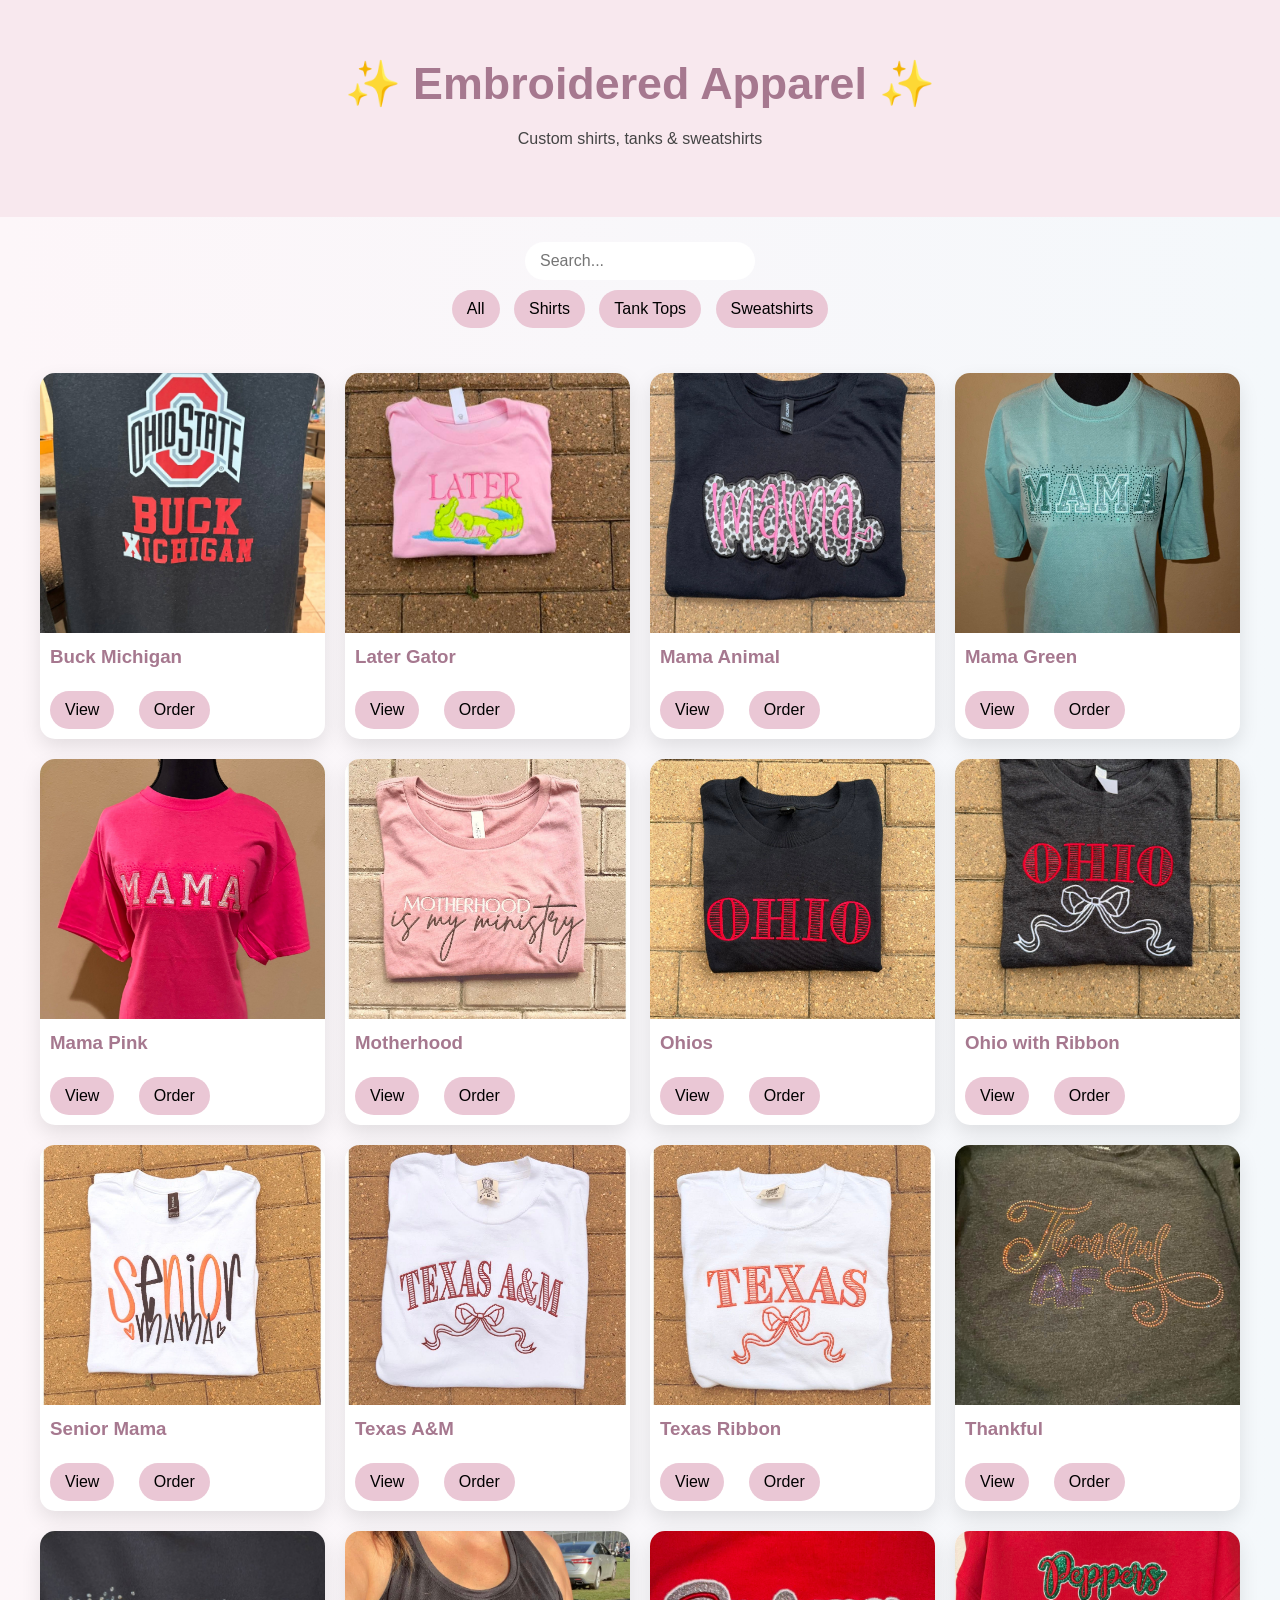
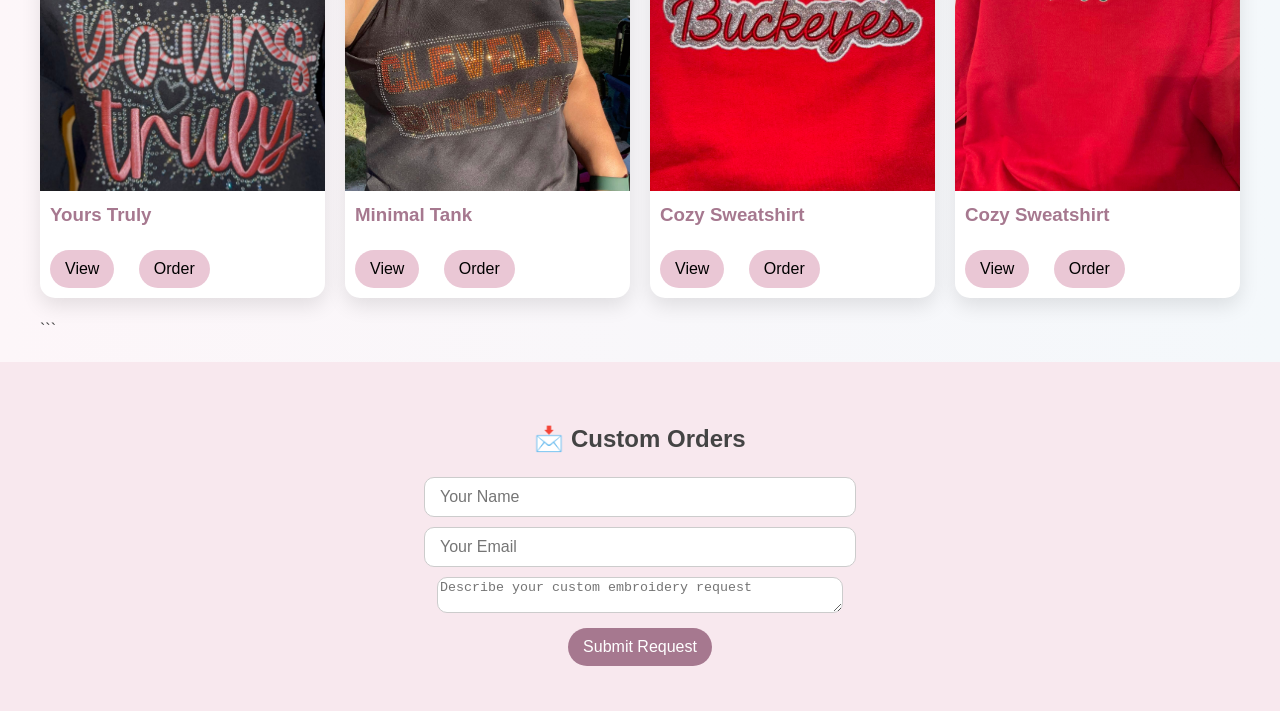
==== index.html @ 86f0e34b "added images to the img folder" ====
<!DOCTYPE html>

<html lang="en">
<head>
<meta charset="UTF-8">
<meta name="viewport" content="width=device-width, initial-scale=1.0">
<title>Embroidery Collection</title>

<style>
body {
    font-family: 'Segoe UI', sans-serif;
    margin: 0;
    background: linear-gradient(to right, #fdf6f9, #f4f8fb);
    color: #444;
    line-height: 1.5;
}

/* Header */
header {
    text-align: center;
    padding: 50px 20px;
    background: #f8e8ee;
}

header h1 {
    margin: 0;
    font-size: 2.8em;
    color: #a6788f;
}

header p {
    margin-top: 10px;
}

/* Controls */
.controls {
    text-align: center;
    padding: 20px;
}

button, input {
    padding: 10px 15px;
    margin: 5px;
    border-radius: 20px;
    border: none;
    font-size: 1rem;
}

button {
    background: #eac7d5;
    cursor: pointer;
}

button:hover {
    background: #dba4ba;
}

input {
    width: min(200px, 80vw);
}

/* Grid */
.container {
    display: grid;
    grid-template-columns: repeat(auto-fit, minmax(240px, 1fr));
    gap: 20px;
    padding: 20px;
    max-width: 1200px;
    margin: 0 auto;
}

/* Card */
.card {
    background: white;
    border-radius: 15px;
    overflow: hidden;
    box-shadow: 0 8px 20px rgba(0,0,0,0.1);
    transition: 0.3s;
}

.card:hover {
    transform: translateY(-8px);
}

.card img {
    width: 100%;
    height: 260px;
    object-fit: cover;
    display: block;
}

.card h3 {
    padding: 10px;
    margin: 0;
    color: #a6788f;
}

.card button {
    margin: 10px;
}

/* Modal */
.modal {
    display: none;
    position: fixed;
    z-index: 10;
    left: 0;
    top: 0;
    width: 100%;
    height: 100%;
    background: rgba(0,0,0,0.6);
}

.modal-content {
    background: white;
    margin: 8% auto;
    padding: 20px;
    width: 90%;
    max-width: 500px;
    border-radius: 15px;
    text-align: center;
}

.modal img {
    width: 100%;
    border-radius: 10px;
}

.close {
    float: right;
    font-size: 24px;
    cursor: pointer;
}

/* Contact */
.contact {
    padding: 40px;
    background: #f8e8ee;
    text-align: center;
}

.contact input, .contact textarea {
    width: min(80%, 400px);
    margin: 10px auto;
    display: block;
    border-radius: 10px;
    border: 1px solid #ccc;
}

.contact button {
    background: #a6788f;
    color: white;
}
@media (max-width: 768px) {
    header {
        padding: 35px 15px;
    }

    header h1 {
        font-size: 2.1em;
    }

    .controls {
        padding: 15px 10px;
    }

    .container {
        grid-template-columns: 1fr;
        padding: 15px;
    }

    .card img {
        height: 220px;
    }

    .contact {
        padding: 25px 15px;
    }
}

@media (max-width: 480px) {
    button, input {
        width: calc(100% - 10px);
        margin: 6px 0;
    }

    .card button {
        width: calc(100% - 20px);
    }
}
</style>

</head>

<body>

<header>
    <h1>✨ Embroidered Apparel ✨</h1>
    <p>Custom shirts, tanks & sweatshirts</p>
</header>

<div class="controls">
    <input type="text" id="search" placeholder="Search...">
    <br>
    <button onclick="filterSelection('all')">All</button>
    <button onclick="filterSelection('shirt')">Shirts</button>
    <button onclick="filterSelection('tank')">Tank Tops</button>
    <button onclick="filterSelection('sweatshirt')">Sweatshirts</button>
</div>

<div class="container" id="productContainer">


<div class="card shirt">
    <img src="img/buck_michigan_shirt.jpg">
    <h3>Buck Michigan</h3>
    <button onclick="openModal('img/buck_michigan_shirt.jpg','Team Shirt','Bold embroidered team shirt.')">View</button>
    <button onclick="scrollToContact()">Order</button>
</div>

<div class="card shirt">
    <img src="img/later_g_shirt.jpg">
    <h3>Later Gator</h3>
    <button onclick="openModal('img/later_g_shirt.jpg','Team Shirt','Bold embroidered team shirt.')">View</button>
    <button onclick="scrollToContact()">Order</button>
</div>

<div class="card shirt">
    <img src="img/mama_animal_shirt.jpg">
    <h3>Mama Animal</h3>
    <button onclick="openModal('img/mama_animal_shirt.jpg','Mama Animal','Cute embroidered design.')">View</button>
    <button onclick="scrollToContact()">Order</button>
</div>

<div class="card shirt">
    <img src="img/mama_green_shirt.jpg">
    <h3>Mama Green</h3>
    <button onclick="openModal('img/mama_green_shirt.jpg','Mama Green','Cute embroidered design.')">View</button>
    <button onclick="scrollToContact()">Order</button>
</div>

<div class="card shirt">
    <img src="img/mama_pink_shirt.jpg">
    <h3>Mama Pink</h3>
    <button onclick="openModal('img/mama_pink_shirt.jpg','Mama Pink','Cute embroidered design.')">View</button>
    <button onclick="scrollToContact()">Order</button>
</div>

<div class="card shirt">
    <img src="img/motherhood_shirt.jpg">
    <h3>Motherhood</h3>
    <button onclick="openModal('img/motherhood_shirt.jpg','Motherhood','Cute embroidered design.')">View</button>
    <button onclick="scrollToContact()">Order</button>
</div>

<div class="card shirt">
    <img src="img/ohio_shirt.jpg">
    <h3>Ohios</h3>
    <button onclick="openModal('img/ohio_shirt.jpg','Ohios','Cute embroidered design.')">View</button>
    <button onclick="scrollToContact()">Order</button>
</div>

<div class="card shirt">
    <img src="img/ohio_w_ribbon_shirt.jpg">
    <h3>Ohio with Ribbon</h3>
    <button onclick="openModal('img/ohio_w_ribbon_shirt.jpg','Ohios with Ribbon','Cute embroidered design.')">View</button>
    <button onclick="scrollToContact()">Order</button>
</div>

<div class="card shirt">
    <img src="img/senior_mama_shirt.jpg">
    <h3>Senior Mama</h3>
    <button onclick="openModal('img/senior_mama_shirt.jpg','Senior Mama','Cute embroidered design.')">View</button>
    <button onclick="scrollToContact()">Order</button>
</div>

<div class="card shirt">
    <img src="img/texas_A&M_shirt.jpg">
    <h3>Texas A&M</h3>
    <button onclick="openModal('img/texas_A&M_shirt.jpg','Texas A&M','Cute embroidered design.')">View</button>
    <button onclick="scrollToContact()">Order</button>
</div>

<div class="card shirt">
    <img src="img/texas_ribbon_shirt.jpg">
    <h3>Texas Ribbon</h3>
    <button onclick="openModal('img/texas_ribbon_shirt.jpg','Texas Ribbon','Cute embroidered design.')">View</button>
    <button onclick="scrollToContact()">Order</button>
</div>

<div class="card shirt">
    <img src="img/thankful_shirt.jpg">
    <h3>Thankful</h3>
    <button onclick="openModal('img/thankful_shirt.jpg','Thankful','Cute embroidered design.')">View</button>
    <button onclick="scrollToContact()">Order</button>
</div>

<div class="card shirt">
    <img src="img/yours_truly_shirt.jpg">
    <h3>Yours Truly</h3>
    <button onclick="openModal('img/yours_truly_shirt.jpg','Yours Truly','Cute embroidered design.')">View</button>
    <button onclick="scrollToContact()">Order</button>
</div>

<div class="card tank">
    <img src="img/cle_brown_tank.jpg">
    <h3>Minimal Tank</h3>
    <button onclick="openModal('img/cle_brown_tank.jpg','Minimal Tank','Lightweight embroidered tank.')">View</button>
    <button onclick="scrollToContact()">Order</button>
</div>

<div class="card sweatshirt">
    <img src="img/buckeyes_red_sweatshirt.jpg">
    <h3>Cozy Sweatshirt</h3>
    <button onclick="openModal('img/buckeyes_red_sweatshirt.jpg','Cozy Sweatshirt','Warm and stylish embroidery.')">View</button>
    <button onclick="scrollToContact()">Order</button>
</div>

<div class="card sweatshirt">
    <img src="img/peppers_sweatshirt.jpg">
    <h3>Cozy Sweatshirt</h3>
    <button onclick="openModal('img/peppers_sweatshirt.jpg','Cozy Sweatshirt','Warm and stylish embroidery.')">View</button>
    <button onclick="scrollToContact()">Order</button>
</div>
```

</div>

<!-- Modal -->

<div id="modal" class="modal">
    <div class="modal-content">
        <span class="close" onclick="closeModal()">&times;</span>
        <img id="modal-img">
        <h2 id="modal-title"></h2>
        <p id="modal-desc"></p>
    </div>
</div>

<!-- Contact Form -->

<div class="contact" id="contact">
    <h2>📩 Custom Orders</h2>
    <input type="text" placeholder="Your Name">
    <input type="email" placeholder="Your Email">
    <textarea placeholder="Describe your custom embroidery request"></textarea>
    <button>Submit Request</button>
</div>

<script>
function openModal(imageSrc, title, desc) {
    document.getElementById("modal").style.display = "block";
    document.getElementById("modal-img").src = imageSrc;
    document.getElementById("modal-title").innerText = title;
    document.getElementById("modal-desc").innerText = desc;
}

function closeModal() {
    document.getElementById("modal").style.display = "none";
}

function filterSelection(category) {
    let cards = document.getElementsByClassName("card");
    for (let i = 0; i < cards.length; i++) {
        cards[i].style.display = (category === "all" || cards[i].classList.contains(category)) ? "block" : "none";
    }
}

document.getElementById("search").addEventListener("keyup", function() {
    let filter = this.value.toLowerCase();
    let cards = document.getElementsByClassName("card");

    for (let i = 0; i < cards.length; i++) {
        let text = cards[i].innerText.toLowerCase();
        cards[i].style.display = text.includes(filter) ? "block" : "none";
    }
});

function scrollToContact() {
    document.getElementById("contact").scrollIntoView({ behavior: 'smooth' });
}
</script>

</body>
</html>
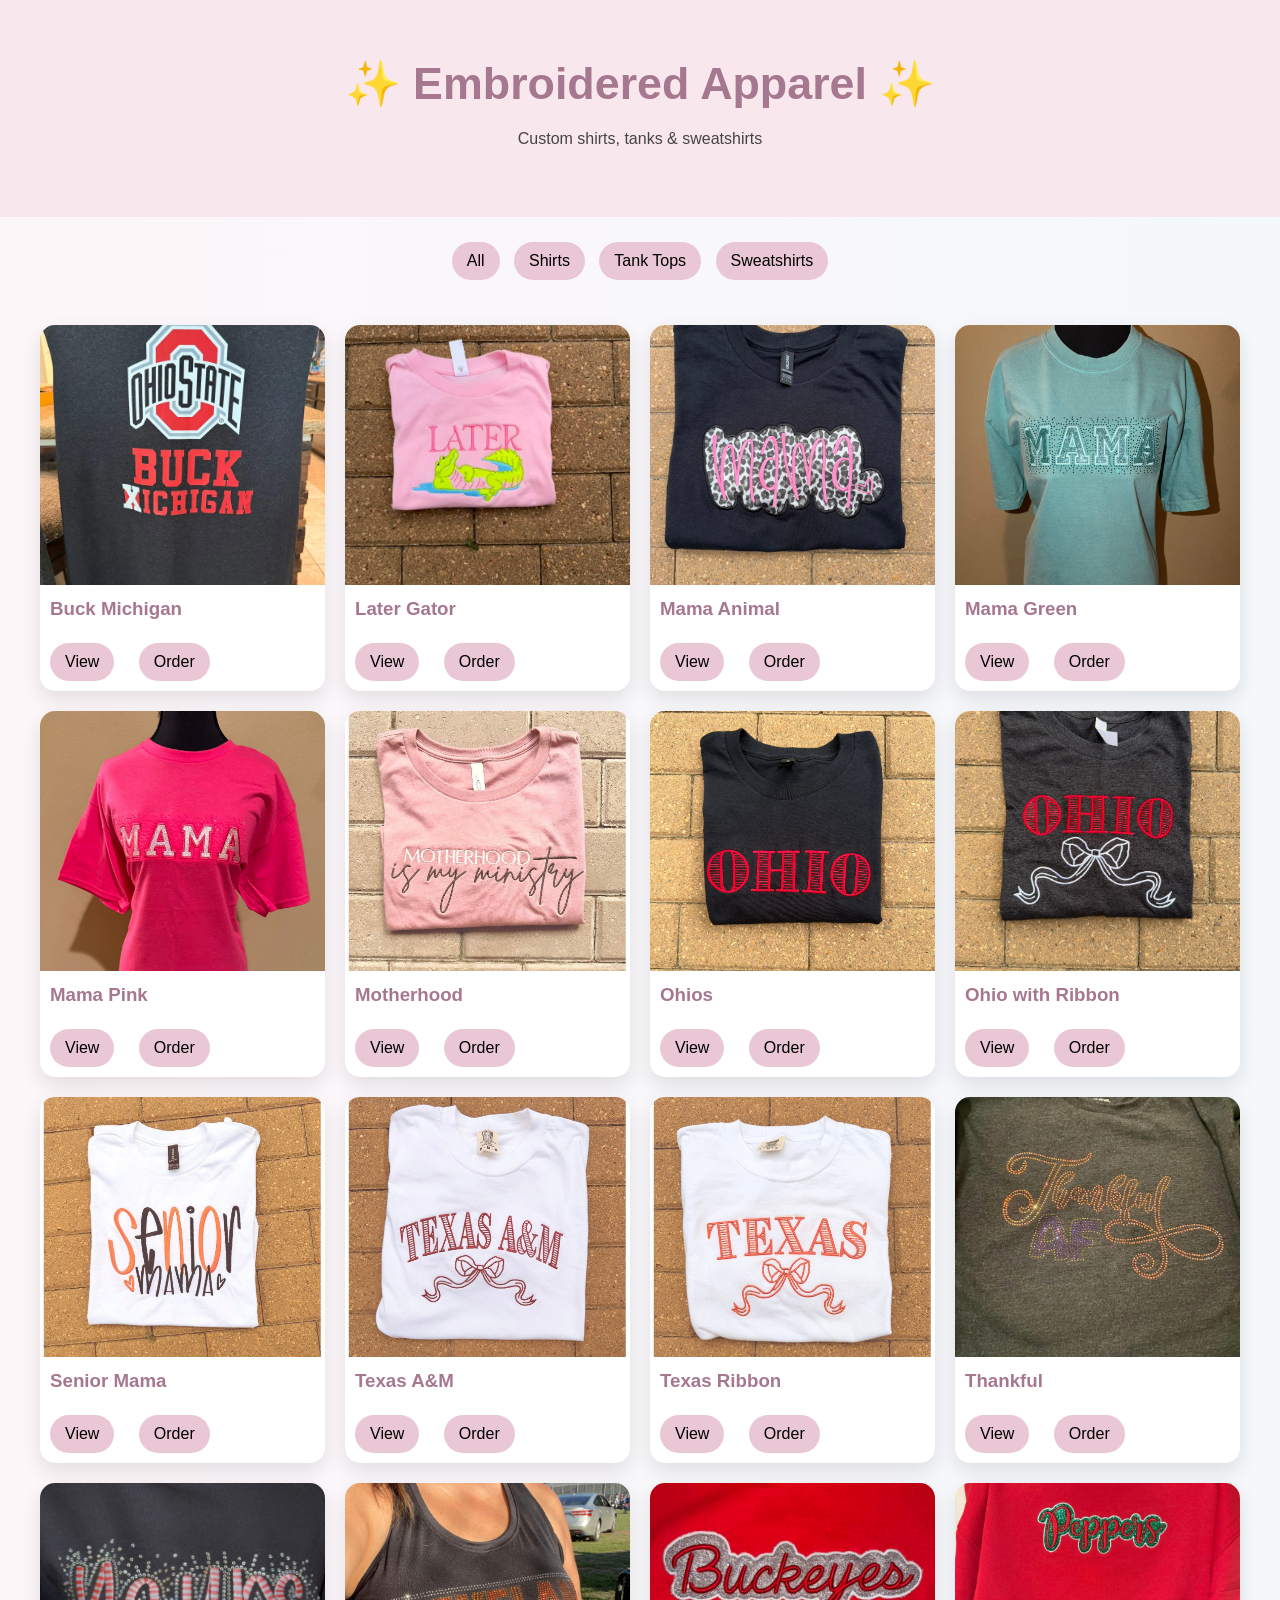
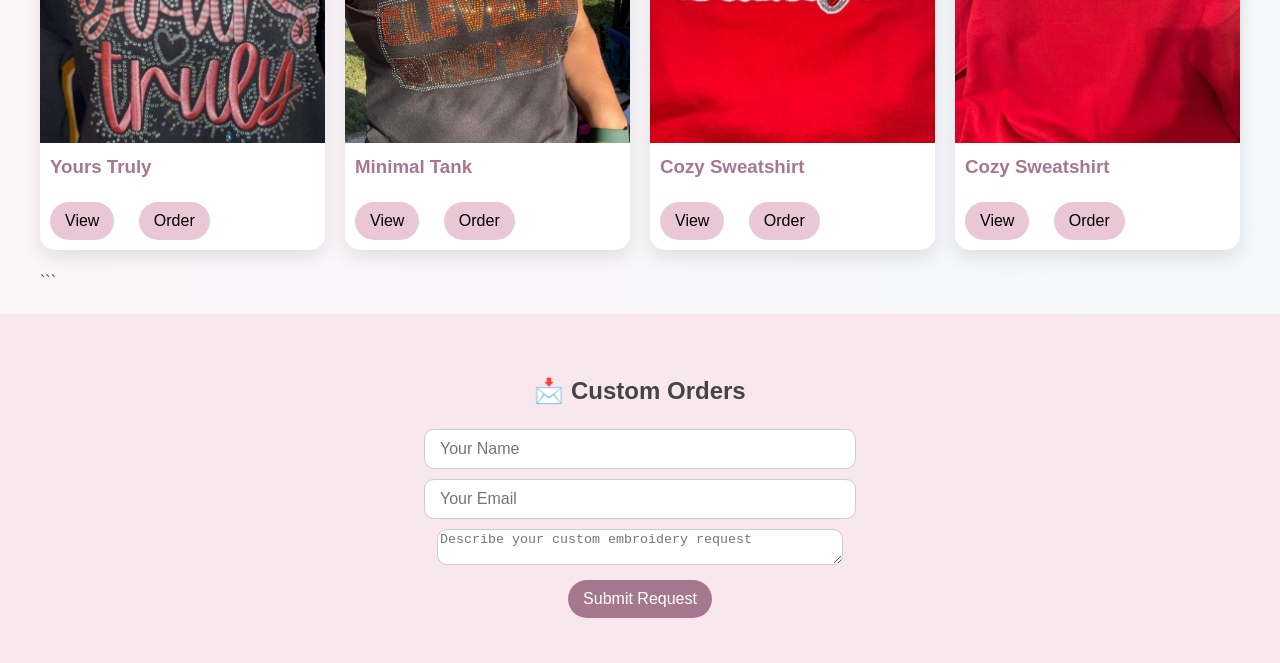
==== commit 1cea5d9e: "removed search bar" ====
--- a/index.html
+++ b/index.html
@@ -5,190 +5,7 @@
 <meta charset="UTF-8">
 <meta name="viewport" content="width=device-width, initial-scale=1.0">
 <title>Embroidery Collection</title>
-
-<style>
-body {
-    font-family: 'Segoe UI', sans-serif;
-    margin: 0;
-    background: linear-gradient(to right, #fdf6f9, #f4f8fb);
-    color: #444;
-    line-height: 1.5;
-}
-
-/* Header */
-header {
-    text-align: center;
-    padding: 50px 20px;
-    background: #f8e8ee;
-}
-
-header h1 {
-    margin: 0;
-    font-size: 2.8em;
-    color: #a6788f;
-}
-
-header p {
-    margin-top: 10px;
-}
-
-/* Controls */
-.controls {
-    text-align: center;
-    padding: 20px;
-}
-
-button, input {
-    padding: 10px 15px;
-    margin: 5px;
-    border-radius: 20px;
-    border: none;
-    font-size: 1rem;
-}
-
-button {
-    background: #eac7d5;
-    cursor: pointer;
-}
-
-button:hover {
-    background: #dba4ba;
-}
-
-input {
-    width: min(200px, 80vw);
-}
-
-/* Grid */
-.container {
-    display: grid;
-    grid-template-columns: repeat(auto-fit, minmax(240px, 1fr));
-    gap: 20px;
-    padding: 20px;
-    max-width: 1200px;
-    margin: 0 auto;
-}
-
-/* Card */
-.card {
-    background: white;
-    border-radius: 15px;
-    overflow: hidden;
-    box-shadow: 0 8px 20px rgba(0,0,0,0.1);
-    transition: 0.3s;
-}
-
-.card:hover {
-    transform: translateY(-8px);
-}
-
-.card img {
-    width: 100%;
-    height: 260px;
-    object-fit: cover;
-    display: block;
-}
-
-.card h3 {
-    padding: 10px;
-    margin: 0;
-    color: #a6788f;
-}
-
-.card button {
-    margin: 10px;
-}
-
-/* Modal */
-.modal {
-    display: none;
-    position: fixed;
-    z-index: 10;
-    left: 0;
-    top: 0;
-    width: 100%;
-    height: 100%;
-    background: rgba(0,0,0,0.6);
-}
-
-.modal-content {
-    background: white;
-    margin: 8% auto;
-    padding: 20px;
-    width: 90%;
-    max-width: 500px;
-    border-radius: 15px;
-    text-align: center;
-}
-
-.modal img {
-    width: 100%;
-    border-radius: 10px;
-}
-
-.close {
-    float: right;
-    font-size: 24px;
-    cursor: pointer;
-}
-
-/* Contact */
-.contact {
-    padding: 40px;
-    background: #f8e8ee;
-    text-align: center;
-}
-
-.contact input, .contact textarea {
-    width: min(80%, 400px);
-    margin: 10px auto;
-    display: block;
-    border-radius: 10px;
-    border: 1px solid #ccc;
-}
-
-.contact button {
-    background: #a6788f;
-    color: white;
-}
-@media (max-width: 768px) {
-    header {
-        padding: 35px 15px;
-    }
-
-    header h1 {
-        font-size: 2.1em;
-    }
-
-    .controls {
-        padding: 15px 10px;
-    }
-
-    .container {
-        grid-template-columns: 1fr;
-        padding: 15px;
-    }
-
-    .card img {
-        height: 220px;
-    }
-
-    .contact {
-        padding: 25px 15px;
-    }
-}
-
-@media (max-width: 480px) {
-    button, input {
-        width: calc(100% - 10px);
-        margin: 6px 0;
-    }
-
-    .card button {
-        width: calc(100% - 20px);
-    }
-}
-</style>
+<link rel="stylesheet" href="styles.css">
 
 </head>
 
@@ -200,8 +17,6 @@
 </header>
 
 <div class="controls">
-    <input type="text" id="search" placeholder="Search...">
-    <br>
     <button onclick="filterSelection('all')">All</button>
     <button onclick="filterSelection('shirt')">Shirts</button>
     <button onclick="filterSelection('tank')">Tank Tops</button>
--- a/styles.css
+++ b/styles.css
@@ -0,0 +1,182 @@
+body {
+    font-family: 'Segoe UI', sans-serif;
+    margin: 0;
+    background: linear-gradient(to right, #fdf6f9, #f4f8fb);
+    color: #444;
+    line-height: 1.5;
+}
+
+/* Header */
+header {
+    text-align: center;
+    padding: 50px 20px;
+    background: #f8e8ee;
+}
+
+header h1 {
+    margin: 0;
+    font-size: 2.8em;
+    color: #a6788f;
+}
+
+header p {
+    margin-top: 10px;
+}
+
+/* Controls */
+.controls {
+    text-align: center;
+    padding: 20px;
+}
+
+button, input {
+    padding: 10px 15px;
+    margin: 5px;
+    border-radius: 20px;
+    border: none;
+    font-size: 1rem;
+}
+
+button {
+    background: #eac7d5;
+    cursor: pointer;
+}
+
+button:hover {
+    background: #dba4ba;
+}
+
+input {
+    width: min(200px, 80vw);
+}
+
+/* Grid */
+.container {
+    display: grid;
+    grid-template-columns: repeat(auto-fit, minmax(240px, 1fr));
+    gap: 20px;
+    padding: 20px;
+    max-width: 1200px;
+    margin: 0 auto;
+}
+
+/* Card */
+.card {
+    background: white;
+    border-radius: 15px;
+    overflow: hidden;
+    box-shadow: 0 8px 20px rgba(0,0,0,0.1);
+    transition: 0.3s;
+}
+
+.card:hover {
+    transform: translateY(-8px);
+}
+
+.card img {
+    width: 100%;
+    height: 260px;
+    object-fit: cover;
+    display: block;
+}
+
+.card h3 {
+    padding: 10px;
+    margin: 0;
+    color: #a6788f;
+}
+
+.card button {
+    margin: 10px;
+}
+
+/* Modal */
+.modal {
+    display: none;
+    position: fixed;
+    z-index: 10;
+    left: 0;
+    top: 0;
+    width: 100%;
+    height: 100%;
+    background: rgba(0,0,0,0.6);
+}
+
+.modal-content {
+    background: white;
+    margin: 8% auto;
+    padding: 20px;
+    width: 90%;
+    max-width: 500px;
+    border-radius: 15px;
+    text-align: center;
+}
+
+.modal img {
+    width: 100%;
+    border-radius: 10px;
+}
+
+.close {
+    float: right;
+    font-size: 24px;
+    cursor: pointer;
+}
+
+/* Contact */
+.contact {
+    padding: 40px;
+    background: #f8e8ee;
+    text-align: center;
+}
+
+.contact input, .contact textarea {
+    width: min(80%, 400px);
+    margin: 10px auto;
+    display: block;
+    border-radius: 10px;
+    border: 1px solid #ccc;
+}
+
+.contact button {
+    background: #a6788f;
+    color: white;
+}
+
+@media (max-width: 768px) {
+    header {
+        padding: 35px 15px;
+    }
+
+    header h1 {
+        font-size: 2.1em;
+    }
+
+    .controls {
+        padding: 15px 10px;
+    }
+
+    .container {
+        grid-template-columns: 1fr;
+        padding: 15px;
+    }
+
+    .card img {
+        height: 220px;
+    }
+
+    .contact {
+        padding: 25px 15px;
+    }
+}
+
+@media (max-width: 480px) {
+    button, input {
+        width: calc(100% - 10px);
+        margin: 6px 0;
+    }
+
+    .card button {
+        width: calc(100% - 20px);
+    }
+}
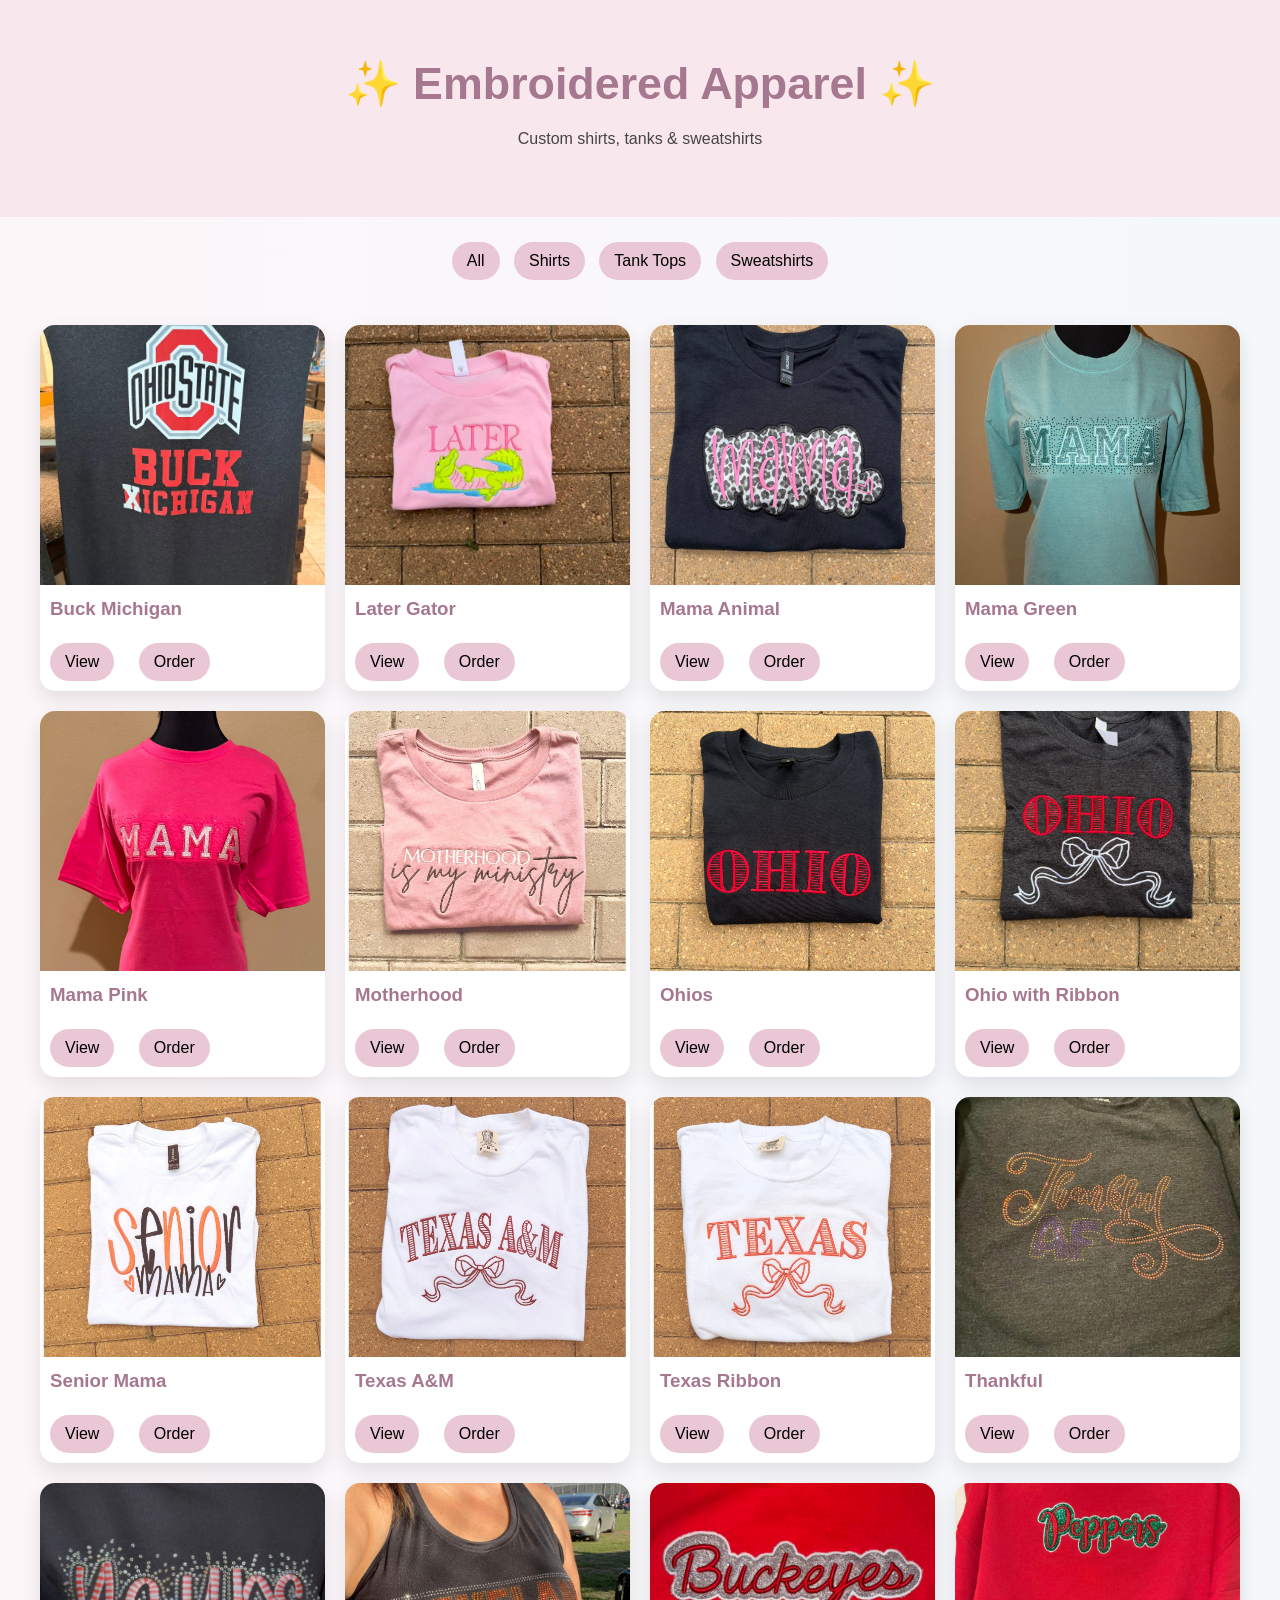
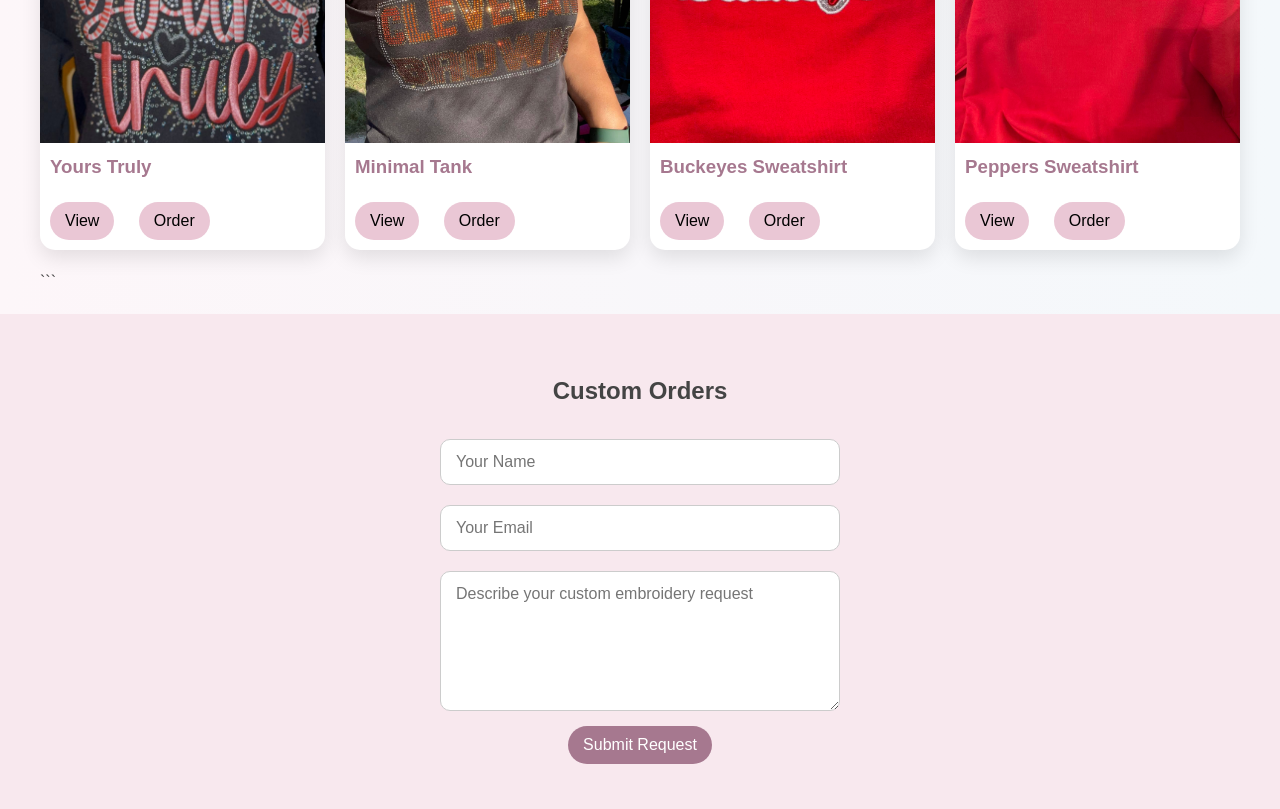
==== commit 973772e5: "changed format and added emailing option" ====
--- a/index.html
+++ b/index.html
@@ -126,14 +126,14 @@
 
 <div class="card sweatshirt">
     <img src="img/buckeyes_red_sweatshirt.jpg">
-    <h3>Cozy Sweatshirt</h3>
+    <h3>Buckeyes Sweatshirt</h3>
     <button onclick="openModal('img/buckeyes_red_sweatshirt.jpg','Cozy Sweatshirt','Warm and stylish embroidery.')">View</button>
     <button onclick="scrollToContact()">Order</button>
 </div>
 
 <div class="card sweatshirt">
     <img src="img/peppers_sweatshirt.jpg">
-    <h3>Cozy Sweatshirt</h3>
+    <h3>Peppers Sweatshirt</h3>
     <button onclick="openModal('img/peppers_sweatshirt.jpg','Cozy Sweatshirt','Warm and stylish embroidery.')">View</button>
     <button onclick="scrollToContact()">Order</button>
 </div>
@@ -155,11 +155,13 @@
 <!-- Contact Form -->
 
 <div class="contact" id="contact">
-    <h2>📩 Custom Orders</h2>
-    <input type="text" placeholder="Your Name">
-    <input type="email" placeholder="Your Email">
-    <textarea placeholder="Describe your custom embroidery request"></textarea>
-    <button>Submit Request</button>
+    <h2>Custom Orders</h2>
+    <form onsubmit="sendEmail(event)">
+        <input id="customer-name" type="text" placeholder="Your Name" required>
+        <input id="customer-email" type="email" placeholder="Your Email" required>
+        <textarea id="request-details" placeholder="Describe your custom embroidery request" required></textarea>
+        <button type="submit">Submit Request</button>
+    </form>
 </div>
 
 <script>
@@ -181,6 +183,22 @@
     }
 }
 
+function sendEmail(event) {
+    event.preventDefault();
+
+    const name = document.getElementById("customer-name").value;
+    const email = document.getElementById("customer-email").value;
+    const details = document.getElementById("request-details").value;
+    const subject = encodeURIComponent("Custom embroidery request from " + name);
+    const body = encodeURIComponent(
+        "Name: " + name + "\n" +
+        "Email: " + email + "\n\n" +
+        "Request:\n" + details
+    );
+
+    window.location.href = "mailto:hello@elegantembroidery.com?subject=" + subject + "&body=" + body;
+}
+
 document.getElementById("search").addEventListener("keyup", function() {
     let filter = this.value.toLowerCase();
     let cards = document.getElementsByClassName("card");
--- a/styles.css
+++ b/styles.css
@@ -128,6 +128,16 @@
     padding: 40px;
     background: #f8e8ee;
     text-align: center;
+    display: flex;
+    flex-direction: column;
+    align-items: center;
+}
+
+.contact form {
+    width: 100%;
+    display: flex;
+    flex-direction: column;
+    align-items: center;
 }
 
 .contact input, .contact textarea {
@@ -136,6 +146,14 @@
     display: block;
     border-radius: 10px;
     border: 1px solid #ccc;
+    padding: 10px 15px;
+    font: inherit;
+    box-sizing: border-box;
+}
+
+.contact textarea {
+    min-height: 140px;
+    resize: vertical;
 }
 
 .contact button {
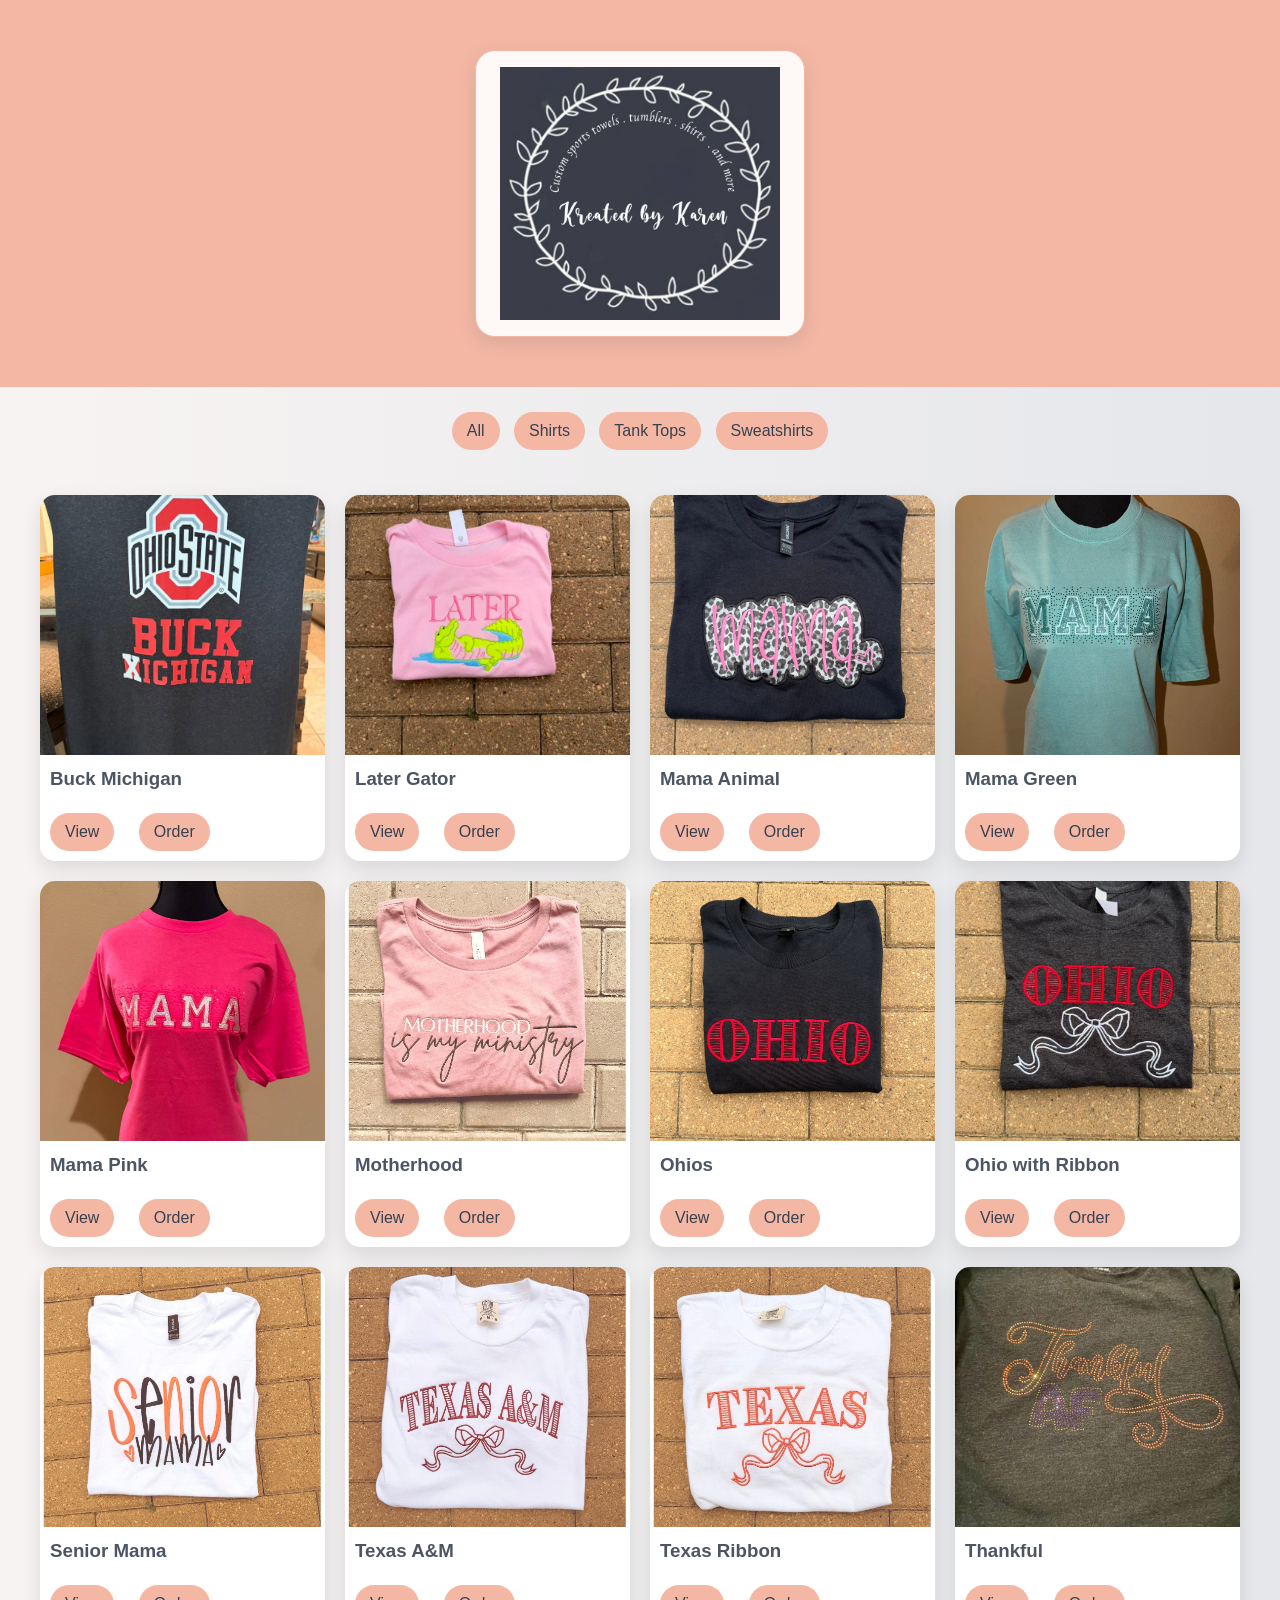
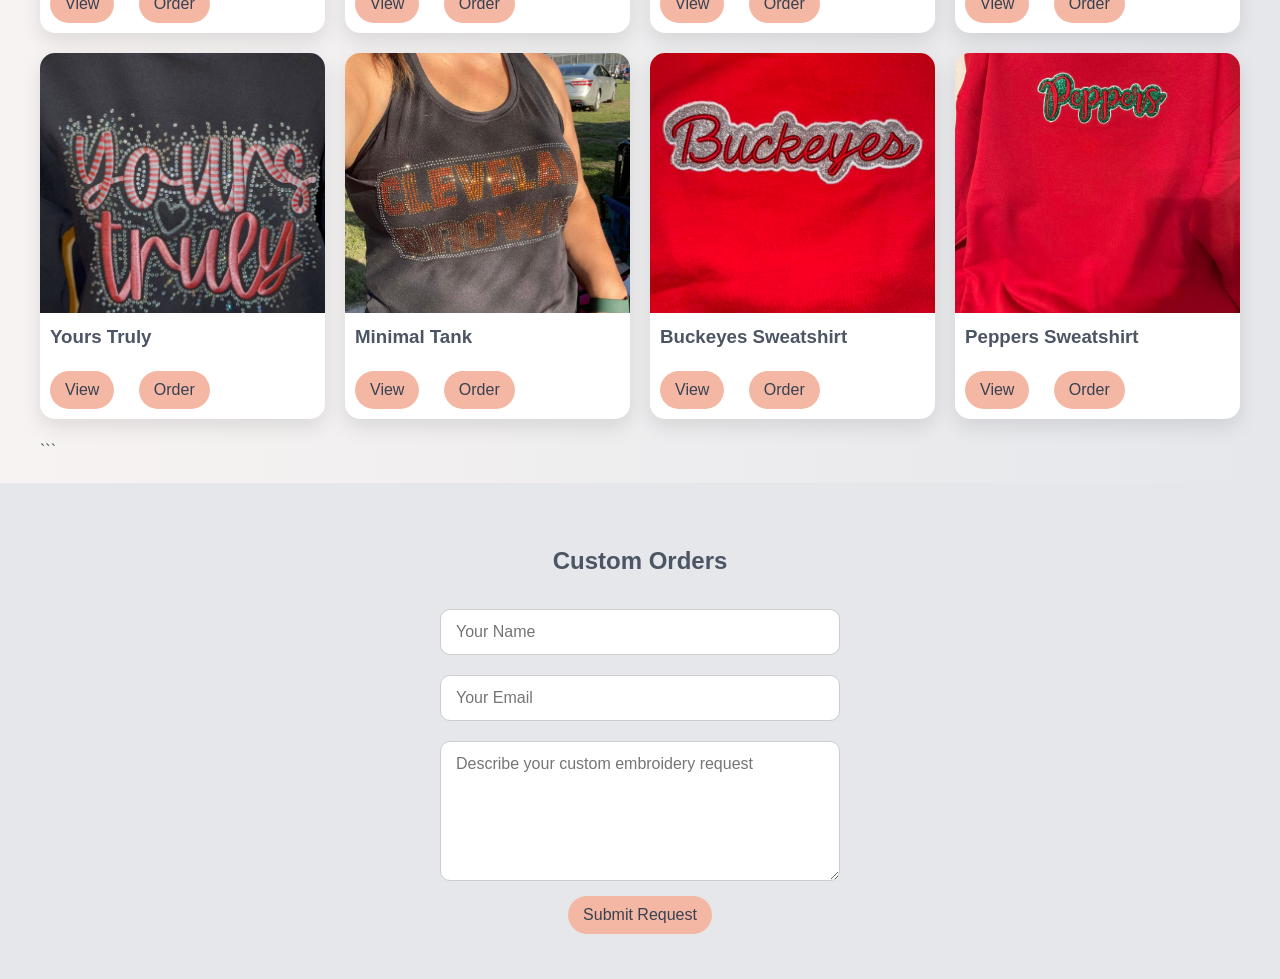
==== commit 727a8bfd: "made changes to theme colors" ====
--- a/index.html
+++ b/index.html
@@ -4,7 +4,7 @@
 <head>
 <meta charset="UTF-8">
 <meta name="viewport" content="width=device-width, initial-scale=1.0">
-<title>Embroidery Collection</title>
+<title>Kreated by Karen</title>
 <link rel="stylesheet" href="styles.css">
 
 </head>
@@ -12,8 +12,7 @@
 <body>
 
 <header>
-    <h1>✨ Embroidered Apparel ✨</h1>
-    <p>Custom shirts, tanks & sweatshirts</p>
+    <img src="logo.jpg" alt="Kreated by Karen Logo" class="logo">
 </header>
 
 <div class="controls">
--- a/styles.css
+++ b/styles.css
@@ -1,8 +1,8 @@
 body {
     font-family: 'Segoe UI', sans-serif;
     margin: 0;
-    background: linear-gradient(to right, #fdf6f9, #f4f8fb);
-    color: #444;
+    background: linear-gradient(to right, #f7f3f2, #e5e7eb);
+    color: #4b5563;
     line-height: 1.5;
 }
 
@@ -10,17 +10,31 @@
 header {
     text-align: center;
     padding: 50px 20px;
-    background: #f8e8ee;
+    background: #f4b7a4;
 }
 
 header h1 {
     margin: 0;
     font-size: 2.8em;
-    color: #a6788f;
+    color: #4b5563;
 }
 
 header p {
     margin-top: 10px;
+}
+
+.logo {
+    max-width: 280px;
+    width: 100%;
+    height: auto;
+    object-fit: contain;
+    display: block;
+    margin: 0 auto;
+    padding: 16px 24px;
+    background: rgba(255, 255, 255, 0.9);
+    border: 1px solid #f4b7a4;
+    border-radius: 20px;
+    box-shadow: 0 6px 18px rgba(75, 85, 99, 0.16);
 }
 
 /* Controls */
@@ -38,12 +52,13 @@
 }
 
 button {
-    background: #eac7d5;
+    background: #f4b7a4;
     cursor: pointer;
+    color: #374151;
 }
 
 button:hover {
-    background: #dba4ba;
+    background: #ef9f84;
 }
 
 input {
@@ -83,7 +98,7 @@
 .card h3 {
     padding: 10px;
     margin: 0;
-    color: #a6788f;
+    color: #4b5563;
 }
 
 .card button {
@@ -126,7 +141,7 @@
 /* Contact */
 .contact {
     padding: 40px;
-    background: #f8e8ee;
+    background: #e5e7eb;
     text-align: center;
     display: flex;
     flex-direction: column;
@@ -157,8 +172,8 @@
 }
 
 .contact button {
-    background: #a6788f;
-    color: white;
+    background: #f4b7a4;
+    color: #374151;
 }
 
 @media (max-width: 768px) {
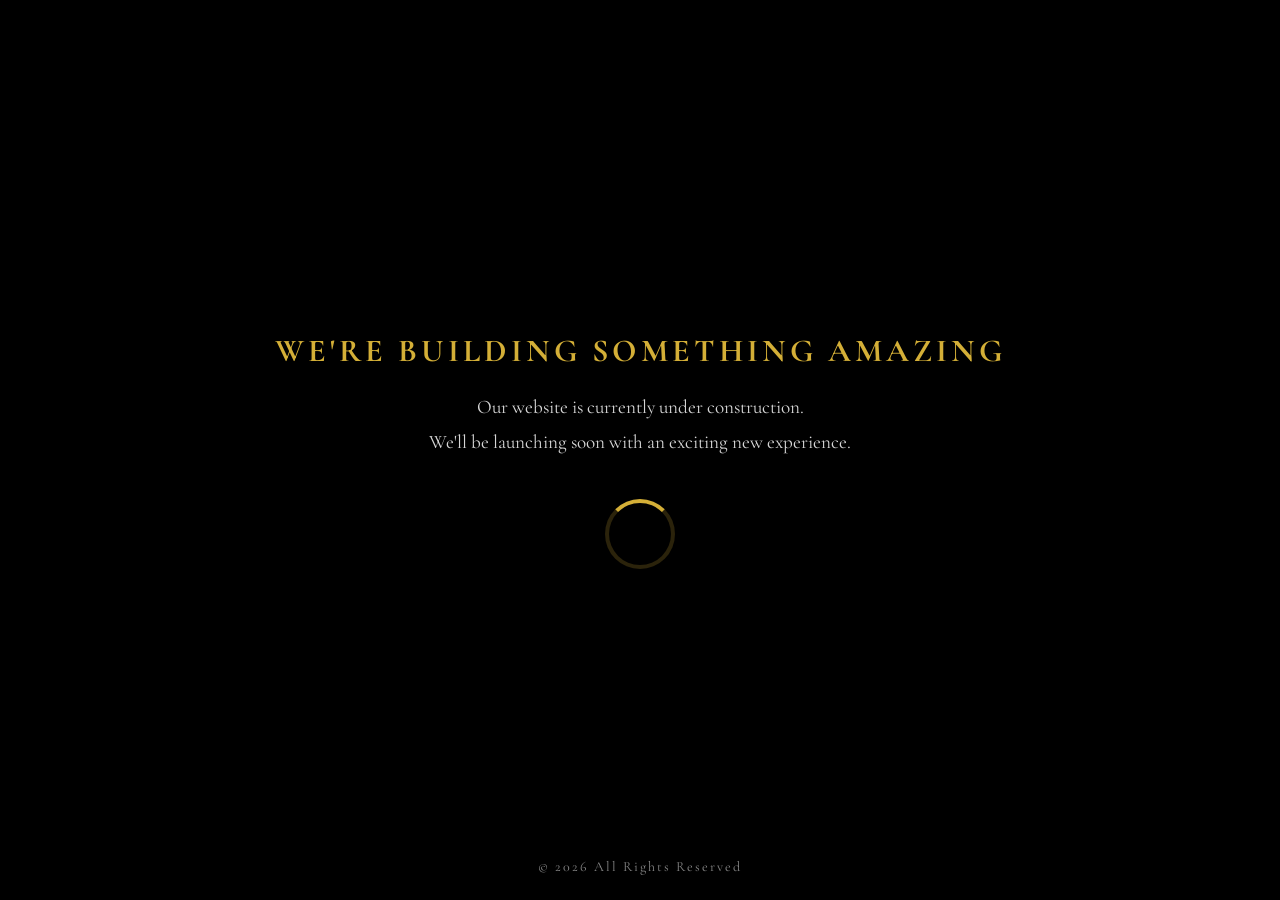
==== commit d779a146: "changed index page" ====
--- a/index.html
+++ b/index.html
@@ -1,217 +1,131 @@
 <!DOCTYPE html>
-
 <html lang="en">
 <head>
 <meta charset="UTF-8">
 <meta name="viewport" content="width=device-width, initial-scale=1.0">
-<title>Kreated by Karen</title>
-<link rel="stylesheet" href="styles.css">
+<title>Coming Soon</title>
 
+<link href="https://fonts.googleapis.com/css2?family=Cormorant+Garamond:wght@300;400;600&family=Great+Vibes&display=swap" rel="stylesheet">
+
+<style>
+*{
+    margin:0;
+    padding:0;
+    box-sizing:border-box;
+}
+
+body{
+    background:#000;
+    color:#fff;
+    font-family:'Cormorant Garamond', serif;
+    display:flex;
+    justify-content:center;
+    align-items:center;
+    height:100vh;
+    overflow:hidden;
+}
+
+.container{
+    text-align:center;
+    width:90%;
+    max-width:900px;
+}
+
+.logo{
+    width:100%;
+    max-width:700px;
+    margin-bottom:40px;
+    animation:fadeIn 2s ease;
+}
+
+h2{
+    color:#d4af37;
+    font-size:2rem;
+    letter-spacing:4px;
+    margin-bottom:20px;
+    text-transform:uppercase;
+}
+
+p{
+    color:#d6d6d6;
+    font-size:1.2rem;
+    line-height:1.8;
+    margin-bottom:40px;
+}
+
+.loader{
+    width:70px;
+    height:70px;
+    border:4px solid rgba(212,175,55,.2);
+    border-top:4px solid #d4af37;
+    border-radius:50%;
+    margin:auto;
+    animation:spin 1.2s linear infinite;
+}
+
+.footer{
+    position:fixed;
+    bottom:25px;
+    width:100%;
+    text-align:center;
+    color:#888;
+    font-size:14px;
+    letter-spacing:2px;
+}
+
+@keyframes spin{
+    from{transform:rotate(0deg);}
+    to{transform:rotate(360deg);}
+}
+
+@keyframes fadeIn{
+    from{
+        opacity:0;
+        transform:translateY(20px);
+    }
+    to{
+        opacity:1;
+        transform:translateY(0);
+    }
+}
+
+@media(max-width:768px){
+
+h2{
+    font-size:1.5rem;
+}
+
+p{
+    font-size:1rem;
+}
+
+.logo{
+    max-width:95%;
+}
+
+}
+</style>
 </head>
-
 <body>
 
-<header>
-    <img src="logo.jpg" alt="Kreated by Karen Logo" class="logo">
-</header>
+<div class="container">
 
-<div class="controls">
-    <button onclick="filterSelection('all')">All</button>
-    <button onclick="filterSelection('shirt')">Shirts</button>
-    <button onclick="filterSelection('tank')">Tank Tops</button>
-    <button onclick="filterSelection('sweatshirt')">Sweatshirts</button>
-</div>
+    
 
-<div class="container" id="productContainer">
+    <h2>We're Building Something Amazing</h2>
 
+    <p>
+        Our website is currently under construction.<br>
+        We'll be launching soon with an exciting new experience.
+    </p>
 
-<div class="card shirt">
-    <img src="img/buck_michigan_shirt.jpg">
-    <h3>Buck Michigan</h3>
-    <button onclick="openModal('img/buck_michigan_shirt.jpg','Team Shirt','Bold embroidered team shirt.')">View</button>
-    <button onclick="scrollToContact()">Order</button>
-</div>
-
-<div class="card shirt">
-    <img src="img/later_g_shirt.jpg">
-    <h3>Later Gator</h3>
-    <button onclick="openModal('img/later_g_shirt.jpg','Team Shirt','Bold embroidered team shirt.')">View</button>
-    <button onclick="scrollToContact()">Order</button>
-</div>
-
-<div class="card shirt">
-    <img src="img/mama_animal_shirt.jpg">
-    <h3>Mama Animal</h3>
-    <button onclick="openModal('img/mama_animal_shirt.jpg','Mama Animal','Cute embroidered design.')">View</button>
-    <button onclick="scrollToContact()">Order</button>
-</div>
-
-<div class="card shirt">
-    <img src="img/mama_green_shirt.jpg">
-    <h3>Mama Green</h3>
-    <button onclick="openModal('img/mama_green_shirt.jpg','Mama Green','Cute embroidered design.')">View</button>
-    <button onclick="scrollToContact()">Order</button>
-</div>
-
-<div class="card shirt">
-    <img src="img/mama_pink_shirt.jpg">
-    <h3>Mama Pink</h3>
-    <button onclick="openModal('img/mama_pink_shirt.jpg','Mama Pink','Cute embroidered design.')">View</button>
-    <button onclick="scrollToContact()">Order</button>
-</div>
-
-<div class="card shirt">
-    <img src="img/motherhood_shirt.jpg">
-    <h3>Motherhood</h3>
-    <button onclick="openModal('img/motherhood_shirt.jpg','Motherhood','Cute embroidered design.')">View</button>
-    <button onclick="scrollToContact()">Order</button>
-</div>
-
-<div class="card shirt">
-    <img src="img/ohio_shirt.jpg">
-    <h3>Ohios</h3>
-    <button onclick="openModal('img/ohio_shirt.jpg','Ohios','Cute embroidered design.')">View</button>
-    <button onclick="scrollToContact()">Order</button>
-</div>
-
-<div class="card shirt">
-    <img src="img/ohio_w_ribbon_shirt.jpg">
-    <h3>Ohio with Ribbon</h3>
-    <button onclick="openModal('img/ohio_w_ribbon_shirt.jpg','Ohios with Ribbon','Cute embroidered design.')">View</button>
-    <button onclick="scrollToContact()">Order</button>
-</div>
-
-<div class="card shirt">
-    <img src="img/senior_mama_shirt.jpg">
-    <h3>Senior Mama</h3>
-    <button onclick="openModal('img/senior_mama_shirt.jpg','Senior Mama','Cute embroidered design.')">View</button>
-    <button onclick="scrollToContact()">Order</button>
-</div>
-
-<div class="card shirt">
-    <img src="img/texas_A&M_shirt.jpg">
-    <h3>Texas A&M</h3>
-    <button onclick="openModal('img/texas_A&M_shirt.jpg','Texas A&M','Cute embroidered design.')">View</button>
-    <button onclick="scrollToContact()">Order</button>
-</div>
-
-<div class="card shirt">
-    <img src="img/texas_ribbon_shirt.jpg">
-    <h3>Texas Ribbon</h3>
-    <button onclick="openModal('img/texas_ribbon_shirt.jpg','Texas Ribbon','Cute embroidered design.')">View</button>
-    <button onclick="scrollToContact()">Order</button>
-</div>
-
-<div class="card shirt">
-    <img src="img/thankful_shirt.jpg">
-    <h3>Thankful</h3>
-    <button onclick="openModal('img/thankful_shirt.jpg','Thankful','Cute embroidered design.')">View</button>
-    <button onclick="scrollToContact()">Order</button>
-</div>
-
-<div class="card shirt">
-    <img src="img/yours_truly_shirt.jpg">
-    <h3>Yours Truly</h3>
-    <button onclick="openModal('img/yours_truly_shirt.jpg','Yours Truly','Cute embroidered design.')">View</button>
-    <button onclick="scrollToContact()">Order</button>
-</div>
-
-<div class="card tank">
-    <img src="img/cle_brown_tank.jpg">
-    <h3>Minimal Tank</h3>
-    <button onclick="openModal('img/cle_brown_tank.jpg','Minimal Tank','Lightweight embroidered tank.')">View</button>
-    <button onclick="scrollToContact()">Order</button>
-</div>
-
-<div class="card sweatshirt">
-    <img src="img/buckeyes_red_sweatshirt.jpg">
-    <h3>Buckeyes Sweatshirt</h3>
-    <button onclick="openModal('img/buckeyes_red_sweatshirt.jpg','Cozy Sweatshirt','Warm and stylish embroidery.')">View</button>
-    <button onclick="scrollToContact()">Order</button>
-</div>
-
-<div class="card sweatshirt">
-    <img src="img/peppers_sweatshirt.jpg">
-    <h3>Peppers Sweatshirt</h3>
-    <button onclick="openModal('img/peppers_sweatshirt.jpg','Cozy Sweatshirt','Warm and stylish embroidery.')">View</button>
-    <button onclick="scrollToContact()">Order</button>
-</div>
-```
+    <div class="loader"></div>
 
 </div>
 
-<!-- Modal -->
-
-<div id="modal" class="modal">
-    <div class="modal-content">
-        <span class="close" onclick="closeModal()">&times;</span>
-        <img id="modal-img">
-        <h2 id="modal-title"></h2>
-        <p id="modal-desc"></p>
-    </div>
+<div class="footer">
+    © 2026 All Rights Reserved
 </div>
 
-<!-- Contact Form -->
-
-<div class="contact" id="contact">
-    <h2>Custom Orders</h2>
-    <form onsubmit="sendEmail(event)">
-        <input id="customer-name" type="text" placeholder="Your Name" required>
-        <input id="customer-email" type="email" placeholder="Your Email" required>
-        <textarea id="request-details" placeholder="Describe your custom embroidery request" required></textarea>
-        <button type="submit">Submit Request</button>
-    </form>
-</div>
-
-<script>
-function openModal(imageSrc, title, desc) {
-    document.getElementById("modal").style.display = "block";
-    document.getElementById("modal-img").src = imageSrc;
-    document.getElementById("modal-title").innerText = title;
-    document.getElementById("modal-desc").innerText = desc;
-}
-
-function closeModal() {
-    document.getElementById("modal").style.display = "none";
-}
-
-function filterSelection(category) {
-    let cards = document.getElementsByClassName("card");
-    for (let i = 0; i < cards.length; i++) {
-        cards[i].style.display = (category === "all" || cards[i].classList.contains(category)) ? "block" : "none";
-    }
-}
-
-function sendEmail(event) {
-    event.preventDefault();
-
-    const name = document.getElementById("customer-name").value;
-    const email = document.getElementById("customer-email").value;
-    const details = document.getElementById("request-details").value;
-    const subject = encodeURIComponent("Custom embroidery request from " + name);
-    const body = encodeURIComponent(
-        "Name: " + name + "\n" +
-        "Email: " + email + "\n\n" +
-        "Request:\n" + details
-    );
-
-    window.location.href = "mailto:hello@elegantembroidery.com?subject=" + subject + "&body=" + body;
-}
-
-document.getElementById("search").addEventListener("keyup", function() {
-    let filter = this.value.toLowerCase();
-    let cards = document.getElementsByClassName("card");
-
-    for (let i = 0; i < cards.length; i++) {
-        let text = cards[i].innerText.toLowerCase();
-        cards[i].style.display = text.includes(filter) ? "block" : "none";
-    }
-});
-
-function scrollToContact() {
-    document.getElementById("contact").scrollIntoView({ behavior: 'smooth' });
-}
-</script>
-
 </body>
-</html>
+</html>
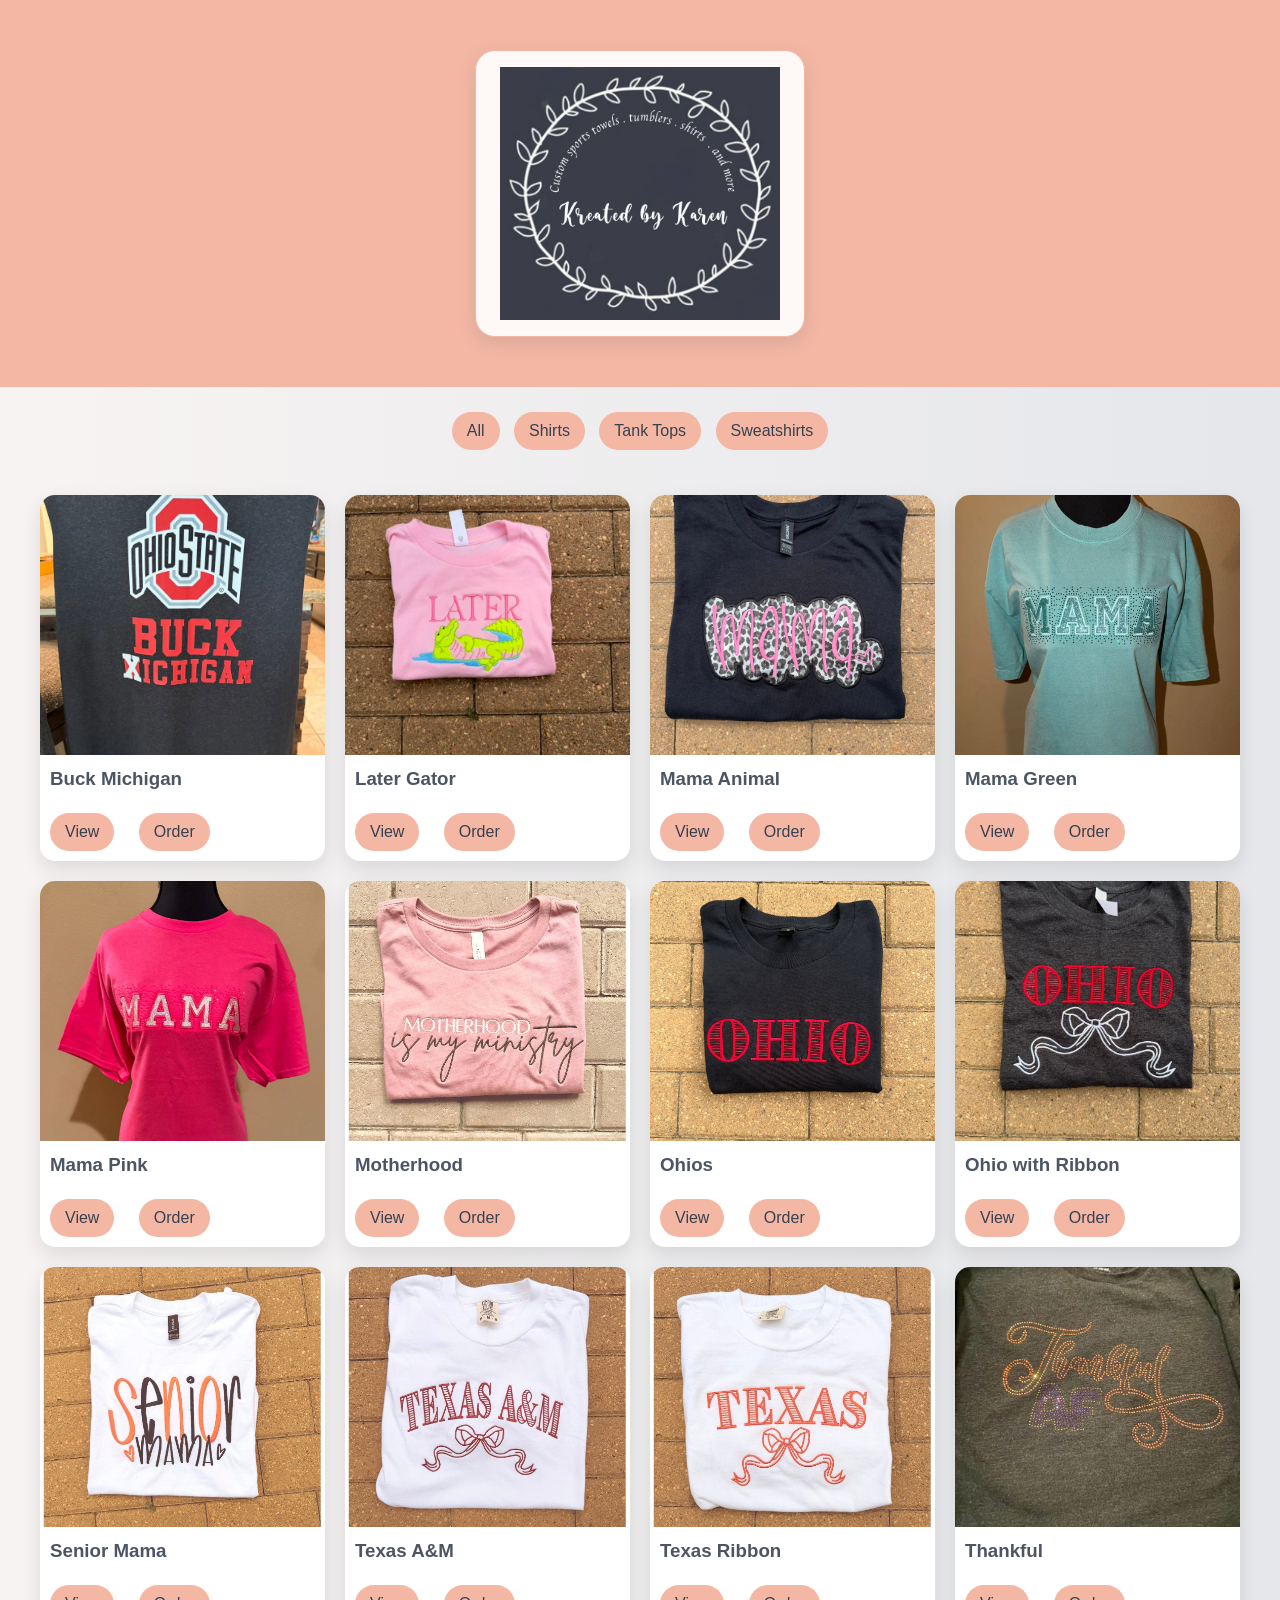
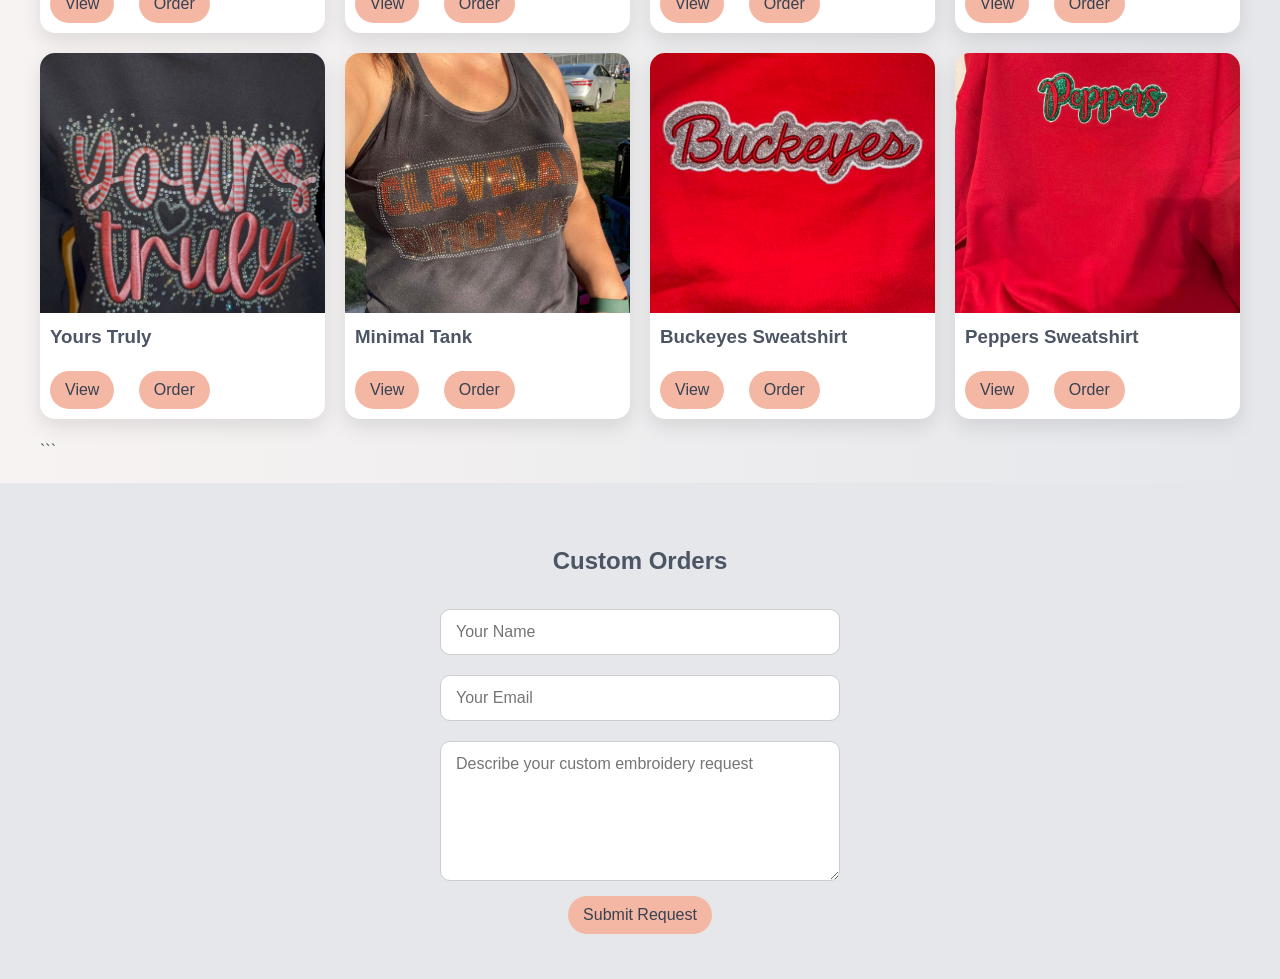
==== commit 379c38f3: "Changed index page back" ====
--- a/index.html
+++ b/index.html
@@ -1,131 +1,217 @@
 <!DOCTYPE html>
+
 <html lang="en">
 <head>
 <meta charset="UTF-8">
 <meta name="viewport" content="width=device-width, initial-scale=1.0">
-<title>Coming Soon</title>
-
-<link href="https://fonts.googleapis.com/css2?family=Cormorant+Garamond:wght@300;400;600&family=Great+Vibes&display=swap" rel="stylesheet">
-
-<style>
-*{
-    margin:0;
-    padding:0;
-    box-sizing:border-box;
-}
-
-body{
-    background:#000;
-    color:#fff;
-    font-family:'Cormorant Garamond', serif;
-    display:flex;
-    justify-content:center;
-    align-items:center;
-    height:100vh;
-    overflow:hidden;
-}
-
-.container{
-    text-align:center;
-    width:90%;
-    max-width:900px;
-}
-
-.logo{
-    width:100%;
-    max-width:700px;
-    margin-bottom:40px;
-    animation:fadeIn 2s ease;
-}
-
-h2{
-    color:#d4af37;
-    font-size:2rem;
-    letter-spacing:4px;
-    margin-bottom:20px;
-    text-transform:uppercase;
-}
-
-p{
-    color:#d6d6d6;
-    font-size:1.2rem;
-    line-height:1.8;
-    margin-bottom:40px;
-}
-
-.loader{
-    width:70px;
-    height:70px;
-    border:4px solid rgba(212,175,55,.2);
-    border-top:4px solid #d4af37;
-    border-radius:50%;
-    margin:auto;
-    animation:spin 1.2s linear infinite;
-}
-
-.footer{
-    position:fixed;
-    bottom:25px;
-    width:100%;
-    text-align:center;
-    color:#888;
-    font-size:14px;
-    letter-spacing:2px;
-}
-
-@keyframes spin{
-    from{transform:rotate(0deg);}
-    to{transform:rotate(360deg);}
-}
-
-@keyframes fadeIn{
-    from{
-        opacity:0;
-        transform:translateY(20px);
+<title>Kreated by Karen</title>
+<link rel="stylesheet" href="styles.css">
+
+</head>
+
+<body>
+
+<header>
+    <img src="logo.jpg" alt="Kreated by Karen Logo" class="logo">
+</header>
+
+<div class="controls">
+    <button onclick="filterSelection('all')">All</button>
+    <button onclick="filterSelection('shirt')">Shirts</button>
+    <button onclick="filterSelection('tank')">Tank Tops</button>
+    <button onclick="filterSelection('sweatshirt')">Sweatshirts</button>
+</div>
+
+<div class="container" id="productContainer">
+
+
+<div class="card shirt">
+    <img src="img/buck_michigan_shirt.jpg">
+    <h3>Buck Michigan</h3>
+    <button onclick="openModal('img/buck_michigan_shirt.jpg','Team Shirt','Bold embroidered team shirt.')">View</button>
+    <button onclick="scrollToContact()">Order</button>
+</div>
+
+<div class="card shirt">
+    <img src="img/later_g_shirt.jpg">
+    <h3>Later Gator</h3>
+    <button onclick="openModal('img/later_g_shirt.jpg','Team Shirt','Bold embroidered team shirt.')">View</button>
+    <button onclick="scrollToContact()">Order</button>
+</div>
+
+<div class="card shirt">
+    <img src="img/mama_animal_shirt.jpg">
+    <h3>Mama Animal</h3>
+    <button onclick="openModal('img/mama_animal_shirt.jpg','Mama Animal','Cute embroidered design.')">View</button>
+    <button onclick="scrollToContact()">Order</button>
+</div>
+
+<div class="card shirt">
+    <img src="img/mama_green_shirt.jpg">
+    <h3>Mama Green</h3>
+    <button onclick="openModal('img/mama_green_shirt.jpg','Mama Green','Cute embroidered design.')">View</button>
+    <button onclick="scrollToContact()">Order</button>
+</div>
+
+<div class="card shirt">
+    <img src="img/mama_pink_shirt.jpg">
+    <h3>Mama Pink</h3>
+    <button onclick="openModal('img/mama_pink_shirt.jpg','Mama Pink','Cute embroidered design.')">View</button>
+    <button onclick="scrollToContact()">Order</button>
+</div>
+
+<div class="card shirt">
+    <img src="img/motherhood_shirt.jpg">
+    <h3>Motherhood</h3>
+    <button onclick="openModal('img/motherhood_shirt.jpg','Motherhood','Cute embroidered design.')">View</button>
+    <button onclick="scrollToContact()">Order</button>
+</div>
+
+<div class="card shirt">
+    <img src="img/ohio_shirt.jpg">
+    <h3>Ohios</h3>
+    <button onclick="openModal('img/ohio_shirt.jpg','Ohios','Cute embroidered design.')">View</button>
+    <button onclick="scrollToContact()">Order</button>
+</div>
+
+<div class="card shirt">
+    <img src="img/ohio_w_ribbon_shirt.jpg">
+    <h3>Ohio with Ribbon</h3>
+    <button onclick="openModal('img/ohio_w_ribbon_shirt.jpg','Ohios with Ribbon','Cute embroidered design.')">View</button>
+    <button onclick="scrollToContact()">Order</button>
+</div>
+
+<div class="card shirt">
+    <img src="img/senior_mama_shirt.jpg">
+    <h3>Senior Mama</h3>
+    <button onclick="openModal('img/senior_mama_shirt.jpg','Senior Mama','Cute embroidered design.')">View</button>
+    <button onclick="scrollToContact()">Order</button>
+</div>
+
+<div class="card shirt">
+    <img src="img/texas_A&M_shirt.jpg">
+    <h3>Texas A&M</h3>
+    <button onclick="openModal('img/texas_A&M_shirt.jpg','Texas A&M','Cute embroidered design.')">View</button>
+    <button onclick="scrollToContact()">Order</button>
+</div>
+
+<div class="card shirt">
+    <img src="img/texas_ribbon_shirt.jpg">
+    <h3>Texas Ribbon</h3>
+    <button onclick="openModal('img/texas_ribbon_shirt.jpg','Texas Ribbon','Cute embroidered design.')">View</button>
+    <button onclick="scrollToContact()">Order</button>
+</div>
+
+<div class="card shirt">
+    <img src="img/thankful_shirt.jpg">
+    <h3>Thankful</h3>
+    <button onclick="openModal('img/thankful_shirt.jpg','Thankful','Cute embroidered design.')">View</button>
+    <button onclick="scrollToContact()">Order</button>
+</div>
+
+<div class="card shirt">
+    <img src="img/yours_truly_shirt.jpg">
+    <h3>Yours Truly</h3>
+    <button onclick="openModal('img/yours_truly_shirt.jpg','Yours Truly','Cute embroidered design.')">View</button>
+    <button onclick="scrollToContact()">Order</button>
+</div>
+
+<div class="card tank">
+    <img src="img/cle_brown_tank.jpg">
+    <h3>Minimal Tank</h3>
+    <button onclick="openModal('img/cle_brown_tank.jpg','Minimal Tank','Lightweight embroidered tank.')">View</button>
+    <button onclick="scrollToContact()">Order</button>
+</div>
+
+<div class="card sweatshirt">
+    <img src="img/buckeyes_red_sweatshirt.jpg">
+    <h3>Buckeyes Sweatshirt</h3>
+    <button onclick="openModal('img/buckeyes_red_sweatshirt.jpg','Cozy Sweatshirt','Warm and stylish embroidery.')">View</button>
+    <button onclick="scrollToContact()">Order</button>
+</div>
+
+<div class="card sweatshirt">
+    <img src="img/peppers_sweatshirt.jpg">
+    <h3>Peppers Sweatshirt</h3>
+    <button onclick="openModal('img/peppers_sweatshirt.jpg','Cozy Sweatshirt','Warm and stylish embroidery.')">View</button>
+    <button onclick="scrollToContact()">Order</button>
+</div>
+```
+
+</div>
+
+<!-- Modal -->
+
+<div id="modal" class="modal">
+    <div class="modal-content">
+        <span class="close" onclick="closeModal()">&times;</span>
+        <img id="modal-img">
+        <h2 id="modal-title"></h2>
+        <p id="modal-desc"></p>
+    </div>
+</div>
+
+<!-- Contact Form -->
+
+<div class="contact" id="contact">
+    <h2>Custom Orders</h2>
+    <form onsubmit="sendEmail(event)">
+        <input id="customer-name" type="text" placeholder="Your Name" required>
+        <input id="customer-email" type="email" placeholder="Your Email" required>
+        <textarea id="request-details" placeholder="Describe your custom embroidery request" required></textarea>
+        <button type="submit">Submit Request</button>
+    </form>
+</div>
+
+<script>
+function openModal(imageSrc, title, desc) {
+    document.getElementById("modal").style.display = "block";
+    document.getElementById("modal-img").src = imageSrc;
+    document.getElementById("modal-title").innerText = title;
+    document.getElementById("modal-desc").innerText = desc;
+}
+
+function closeModal() {
+    document.getElementById("modal").style.display = "none";
+}
+
+function filterSelection(category) {
+    let cards = document.getElementsByClassName("card");
+    for (let i = 0; i < cards.length; i++) {
+        cards[i].style.display = (category === "all" || cards[i].classList.contains(category)) ? "block" : "none";
     }
-    to{
-        opacity:1;
-        transform:translateY(0);
+}
+
+function sendEmail(event) {
+    event.preventDefault();
+
+    const name = document.getElementById("customer-name").value;
+    const email = document.getElementById("customer-email").value;
+    const details = document.getElementById("request-details").value;
+    const subject = encodeURIComponent("Custom embroidery request from " + name);
+    const body = encodeURIComponent(
+        "Name: " + name + "\n" +
+        "Email: " + email + "\n\n" +
+        "Request:\n" + details
+    );
+
+    window.location.href = "mailto:Kreatedbykaren77@gmail.com?subject=" + subject + "&body=" + body;
+}
+
+document.getElementById("search").addEventListener("keyup", function() {
+    let filter = this.value.toLowerCase();
+    let cards = document.getElementsByClassName("card");
+
+    for (let i = 0; i < cards.length; i++) {
+        let text = cards[i].innerText.toLowerCase();
+        cards[i].style.display = text.includes(filter) ? "block" : "none";
     }
-}
-
-@media(max-width:768px){
-
-h2{
-    font-size:1.5rem;
-}
-
-p{
-    font-size:1rem;
-}
-
-.logo{
-    max-width:95%;
-}
-
-}
-</style>
-</head>
-<body>
-
-<div class="container">
-
-    
-
-    <h2>We're Building Something Amazing</h2>
-
-    <p>
-        Our website is currently under construction.<br>
-        We'll be launching soon with an exciting new experience.
-    </p>
-
-    <div class="loader"></div>
-
-</div>
-
-<div class="footer">
-    © 2026 All Rights Reserved
-</div>
+});
+
+function scrollToContact() {
+    document.getElementById("contact").scrollIntoView({ behavior: 'smooth' });
+}
+</script>
 
 </body>
-</html>+</html>
--- a/styles.css
+++ b/styles.css
@@ -0,0 +1,215 @@
+body {
+    font-family: 'Segoe UI', sans-serif;
+    margin: 0;
+    background: linear-gradient(to right, #f7f3f2, #e5e7eb);
+    color: #4b5563;
+    line-height: 1.5;
+}
+
+/* Header */
+header {
+    text-align: center;
+    padding: 50px 20px;
+    background: #f4b7a4;
+}
+
+header h1 {
+    margin: 0;
+    font-size: 2.8em;
+    color: #4b5563;
+}
+
+header p {
+    margin-top: 10px;
+}
+
+.logo {
+    max-width: 280px;
+    width: 100%;
+    height: auto;
+    object-fit: contain;
+    display: block;
+    margin: 0 auto;
+    padding: 16px 24px;
+    background: rgba(255, 255, 255, 0.9);
+    border: 1px solid #f4b7a4;
+    border-radius: 20px;
+    box-shadow: 0 6px 18px rgba(75, 85, 99, 0.16);
+}
+
+/* Controls */
+.controls {
+    text-align: center;
+    padding: 20px;
+}
+
+button, input {
+    padding: 10px 15px;
+    margin: 5px;
+    border-radius: 20px;
+    border: none;
+    font-size: 1rem;
+}
+
+button {
+    background: #f4b7a4;
+    cursor: pointer;
+    color: #374151;
+}
+
+button:hover {
+    background: #ef9f84;
+}
+
+input {
+    width: min(200px, 80vw);
+}
+
+/* Grid */
+.container {
+    display: grid;
+    grid-template-columns: repeat(auto-fit, minmax(240px, 1fr));
+    gap: 20px;
+    padding: 20px;
+    max-width: 1200px;
+    margin: 0 auto;
+}
+
+/* Card */
+.card {
+    background: white;
+    border-radius: 15px;
+    overflow: hidden;
+    box-shadow: 0 8px 20px rgba(0,0,0,0.1);
+    transition: 0.3s;
+}
+
+.card:hover {
+    transform: translateY(-8px);
+}
+
+.card img {
+    width: 100%;
+    height: 260px;
+    object-fit: cover;
+    display: block;
+}
+
+.card h3 {
+    padding: 10px;
+    margin: 0;
+    color: #4b5563;
+}
+
+.card button {
+    margin: 10px;
+}
+
+/* Modal */
+.modal {
+    display: none;
+    position: fixed;
+    z-index: 10;
+    left: 0;
+    top: 0;
+    width: 100%;
+    height: 100%;
+    background: rgba(0,0,0,0.6);
+}
+
+.modal-content {
+    background: white;
+    margin: 8% auto;
+    padding: 20px;
+    width: 90%;
+    max-width: 500px;
+    border-radius: 15px;
+    text-align: center;
+}
+
+.modal img {
+    width: 100%;
+    border-radius: 10px;
+}
+
+.close {
+    float: right;
+    font-size: 24px;
+    cursor: pointer;
+}
+
+/* Contact */
+.contact {
+    padding: 40px;
+    background: #e5e7eb;
+    text-align: center;
+    display: flex;
+    flex-direction: column;
+    align-items: center;
+}
+
+.contact form {
+    width: 100%;
+    display: flex;
+    flex-direction: column;
+    align-items: center;
+}
+
+.contact input, .contact textarea {
+    width: min(80%, 400px);
+    margin: 10px auto;
+    display: block;
+    border-radius: 10px;
+    border: 1px solid #ccc;
+    padding: 10px 15px;
+    font: inherit;
+    box-sizing: border-box;
+}
+
+.contact textarea {
+    min-height: 140px;
+    resize: vertical;
+}
+
+.contact button {
+    background: #f4b7a4;
+    color: #374151;
+}
+
+@media (max-width: 768px) {
+    header {
+        padding: 35px 15px;
+    }
+
+    header h1 {
+        font-size: 2.1em;
+    }
+
+    .controls {
+        padding: 15px 10px;
+    }
+
+    .container {
+        grid-template-columns: 1fr;
+        padding: 15px;
+    }
+
+    .card img {
+        height: 220px;
+    }
+
+    .contact {
+        padding: 25px 15px;
+    }
+}
+
+@media (max-width: 480px) {
+    button, input {
+        width: calc(100% - 10px);
+        margin: 6px 0;
+    }
+
+    .card button {
+        width: calc(100% - 20px);
+    }
+}
